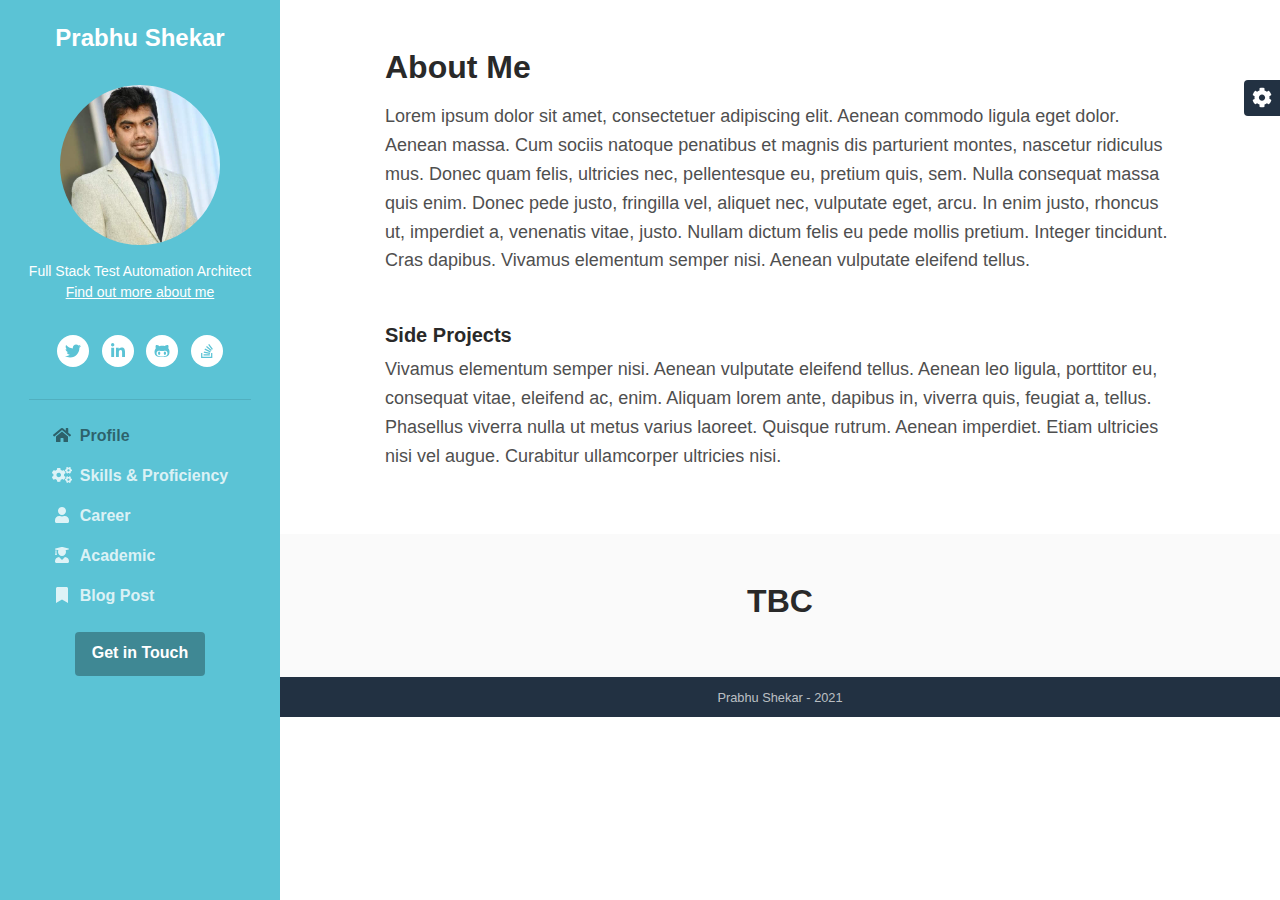
==== about.html @ 50d764a7 "initial commit" ====
<!DOCTYPE html>
<html lang="en"> 
<head>
    <title>Bootstrap 4 Blog Template For Developers</title>
    
    <!-- Meta -->
    <meta charset="utf-8">
    <meta http-equiv="X-UA-Compatible" content="IE=edge">
    <meta name="viewport" content="width=device-width, initial-scale=1.0">
    <meta name="description" content="Blog Template">
    <meta name="author" content="Xiaoying Riley at 3rd Wave Media">    
    <link rel="shortcut icon" href="favicon.ico"> 
    
    <!-- FontAwesome JS-->
	<script defer src="assets/fontawesome/js/all.min.js"></script>
    
    <!-- Theme CSS -->  
    <link id="theme-style" rel="stylesheet" href="assets/css/theme-2.css">
    

</head> 

<body>
    
    <header class="header text-center">	    
	    <h1 class="blog-name pt-lg-4 mb-0"><a href="index.html">Prabhu Shekar</a></h1>
        
	    <nav class="navbar navbar-expand-lg navbar-dark" >
           
			<button class="navbar-toggler" type="button" data-toggle="collapse" data-target="#navigation" aria-controls="navigation" aria-expanded="false" aria-label="Toggle navigation">
			<span class="navbar-toggler-icon"></span>
			</button>

			<div id="navigation" class="collapse navbar-collapse flex-column" >
				<div class="profile-section pt-3 pt-lg-0">
				    <img class="profile-image mb-3 rounded-circle mx-auto" src="assets/images/profile.JPG" alt="image" >			
					
					<div class="bio mb-3">Full Stack Test Automation Architect<br><a href="about.html">Find out more about me</a></div><!--//bio-->
					<ul class="social-list list-inline py-3 mx-auto">
			            <li class="list-inline-item"><a href="https://twitter.com/prabhus06"><i class="fab fa-twitter fa-fw"></i></a></li>
			            <li class="list-inline-item"><a href="https://www.linkedin.com/in/prabhu06/"><i class="fab fa-linkedin-in fa-fw"></i></a></li>
			            <li class="list-inline-item"><a href="https://github.com/prabhus06"><i class="fab fa-github-alt fa-fw"></i></a></li>
			            <li class="list-inline-item"><a href="https://stackoverflow.com/users/10574473/prabhu"><i class="fab fa-stack-overflow fa-fw"></i></a></li>
			        </ul><!--//social-list-->
			        <hr> 
				</div><!--//profile-section-->
				
				<ul class="navbar-nav flex-column text-left">
					<li class="nav-item active">
					    <a class="nav-link" href="index.html"><i class="fas fa-home fa-fw mr-2"></i>Profile <span class="sr-only">(current)</span></a>
					</li>
					<li class="nav-item">
					    <a class="nav-link" href="#skills-section"><i class="fas fa-cogs fa-fw mr-2"></i>Skills &amp; Proficiency</a>
					</li>
					<li class="nav-item">
					    <a class="nav-link" href="#career"><i class="fas fa-user fa-fw mr-2"></i>Career</a>
					</li>
					<li class="nav-item">
					    <a class="nav-link" href="#academic"><i class="fas fa-user-graduate fa-fw mr-2"></i>Academic</a>
					</li>
					<li class="nav-item">
					    <a class="nav-link" href="blog-post.html"><i class="fas fa-bookmark fa-fw mr-2"></i>Blog Post</a>
					</li>
					
				</ul>
				
				<div class="my-2 my-md-3">
				    <a class="btn btn-primary" href="mailto:prabhu.shekar06@gmail.com" target="_blank">Get in Touch</a>
				</div>
			</div>
		</nav>
    </header>
    
    <div class="main-wrapper">
	    	    
	    <article class="about-section py-5">
		    <div class="container">
			    <h2 class="title mb-3">About Me</h2>
			    
			    <p>Lorem ipsum dolor sit amet, consectetuer adipiscing elit. Aenean commodo ligula eget dolor. Aenean massa. Cum sociis natoque penatibus et magnis dis parturient montes, nascetur ridiculus mus. Donec quam felis, ultricies nec, pellentesque eu, pretium quis, sem. Nulla consequat massa quis enim. Donec pede justo, fringilla vel, aliquet nec, vulputate eget, arcu. In enim justo, rhoncus ut, imperdiet a, venenatis vitae, justo. Nullam dictum felis eu pede mollis pretium. Integer tincidunt. Cras dapibus. Vivamus elementum semper nisi. Aenean vulputate eleifend tellus. </p>
			    <h5 class="mt-5">Side Projects</h5>
			    <p>Vivamus elementum semper nisi. Aenean vulputate eleifend tellus. Aenean leo ligula, porttitor eu, consequat vitae, eleifend ac, enim. Aliquam lorem ante, dapibus in, viverra quis, feugiat a, tellus. Phasellus viverra nulla ut metus varius laoreet. Quisque rutrum. Aenean imperdiet. Etiam ultricies nisi vel augue. Curabitur ullamcorper ultricies nisi.</p>
			</div>
	    </article><!--//about-section-->
	    
	    <section class="cta-section theme-bg-light py-5">
		    <div class="container text-center">
			    <h2 class="heading">TBC</h2>
			    
		    </div><!--//container-->
	    </section>
	    
	    <footer class="footer text-center py-2 theme-bg-dark">
		   
	        <!--/* This template is free as long as you keep the footer attribution link. If you'd like to use the template without the attribution link, you can buy the commercial license via our website: themes.3rdwavemedia.com Thank you for your support. :) */-->
            <small class="copyright">Prabhu Shekar - 2021</small>
		   
	    </footer>
    
    </div><!--//main-wrapper-->
    

    <!-- *****CONFIGURE STYLE (REMOVE ON YOUR PRODUCTION SITE)****** -->  
    <div id="config-panel" class="config-panel d-none d-lg-block">
        <div class="panel-inner">
            <a id="config-trigger" class="config-trigger config-panel-hide text-center" href="#"><i class="fas fa-cog fa-spin mx-auto" data-fa-transform="down-6" ></i></a>
            <h5 class="panel-title">Choose Colour</h5>
            <ul id="color-options" class="list-inline mb-0">
                <li class="theme-1 active list-inline-item"><a data-style="assets/css/theme-1.css" href="#"></a></li>
                <li class="theme-2  list-inline-item"><a data-style="assets/css/theme-2.css" href="#"></a></li>
                <li class="theme-3  list-inline-item"><a data-style="assets/css/theme-3.css" href="#"></a></li>
                <li class="theme-4  list-inline-item"><a data-style="assets/css/theme-4.css" href="#"></a></li>
                <li class="theme-5  list-inline-item"><a data-style="assets/css/theme-5.css" href="#"></a></li>
                <li class="theme-6  list-inline-item"><a data-style="assets/css/theme-6.css" href="#"></a></li>
                <li class="theme-7  list-inline-item"><a data-style="assets/css/theme-7.css" href="#"></a></li>
                <li class="theme-8  list-inline-item"><a data-style="assets/css/theme-8.css" href="#"></a></li>
            </ul>
            <a id="config-close" class="close" href="#"><i class="fa fa-times-circle"></i></a>
        </div><!--//panel-inner-->
    </div><!--//configure-panel-->

    
       
    <!-- Javascript -->          
    <script src="assets/plugins/jquery-3.3.1.min.js"></script>
    <script src="assets/plugins/popper.min.js"></script> 
    <script src="assets/plugins/bootstrap/js/bootstrap.min.js"></script> 
    

</body>
</html>
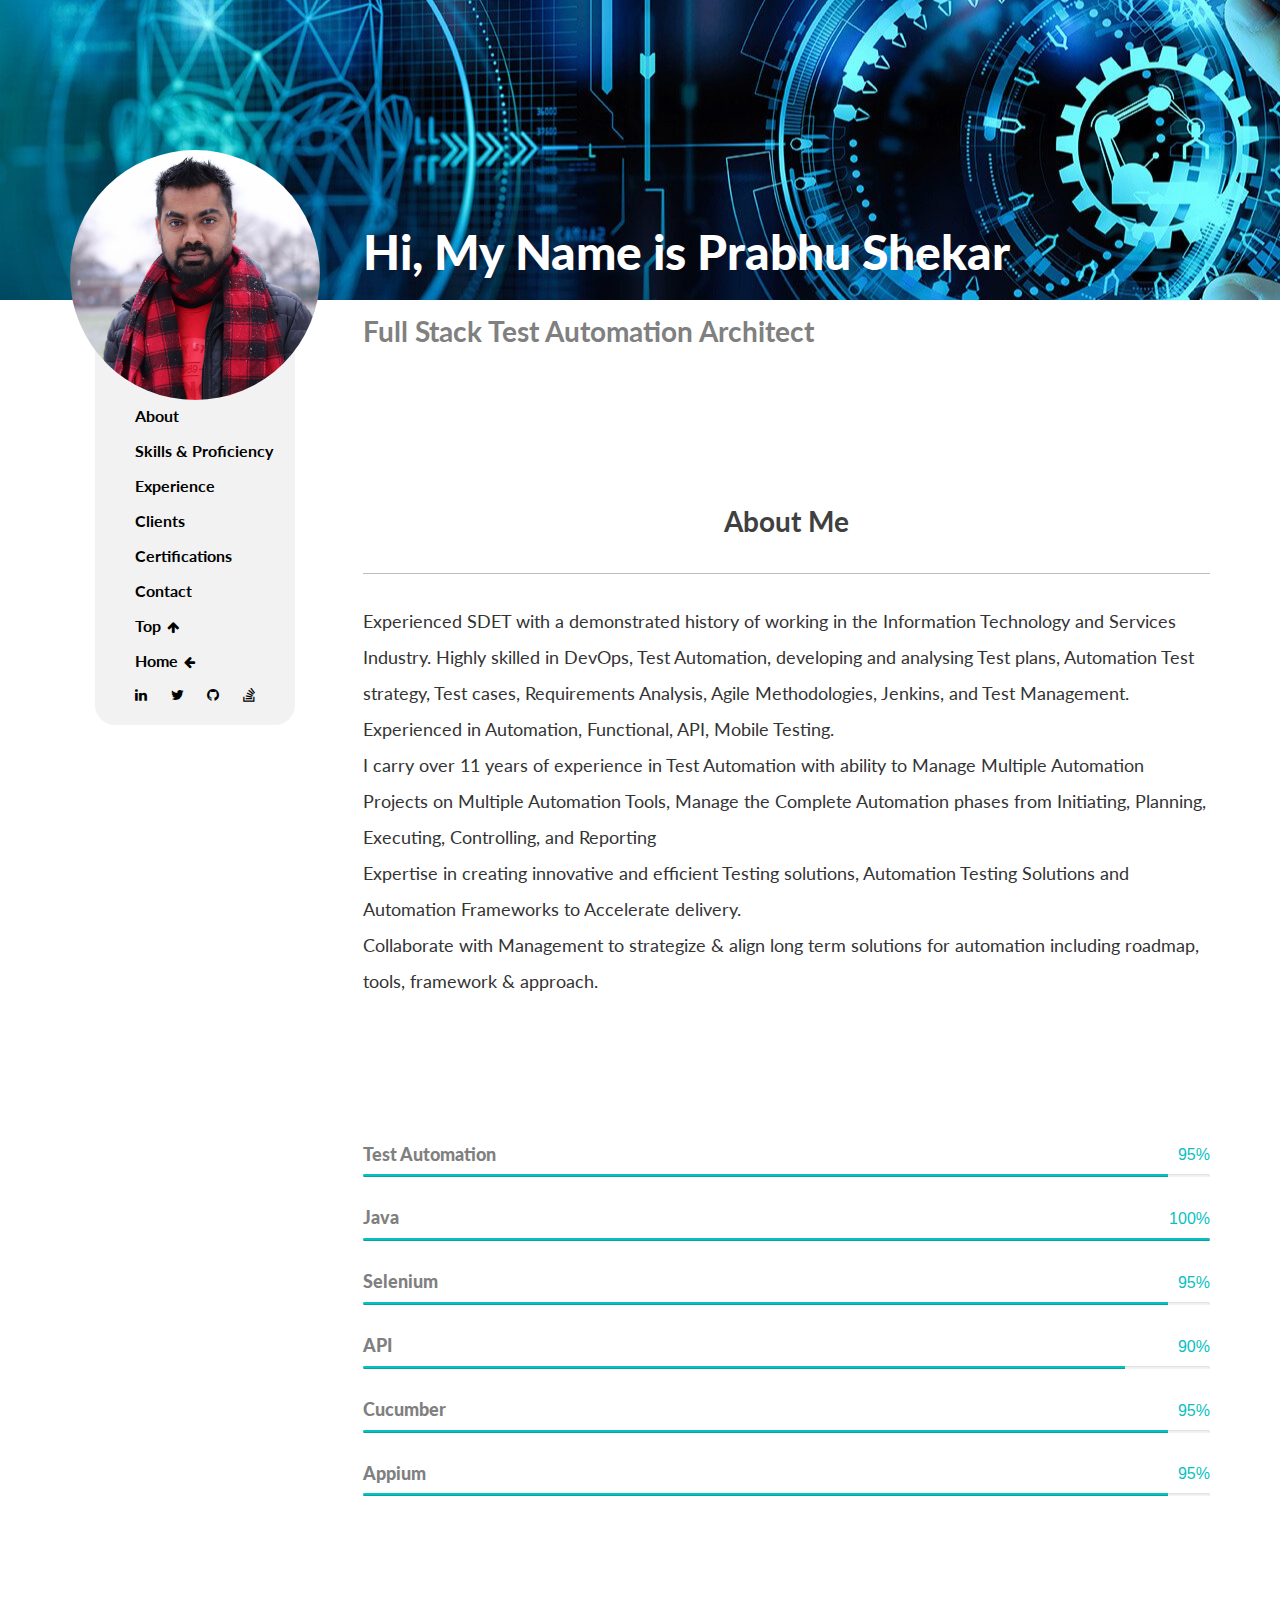
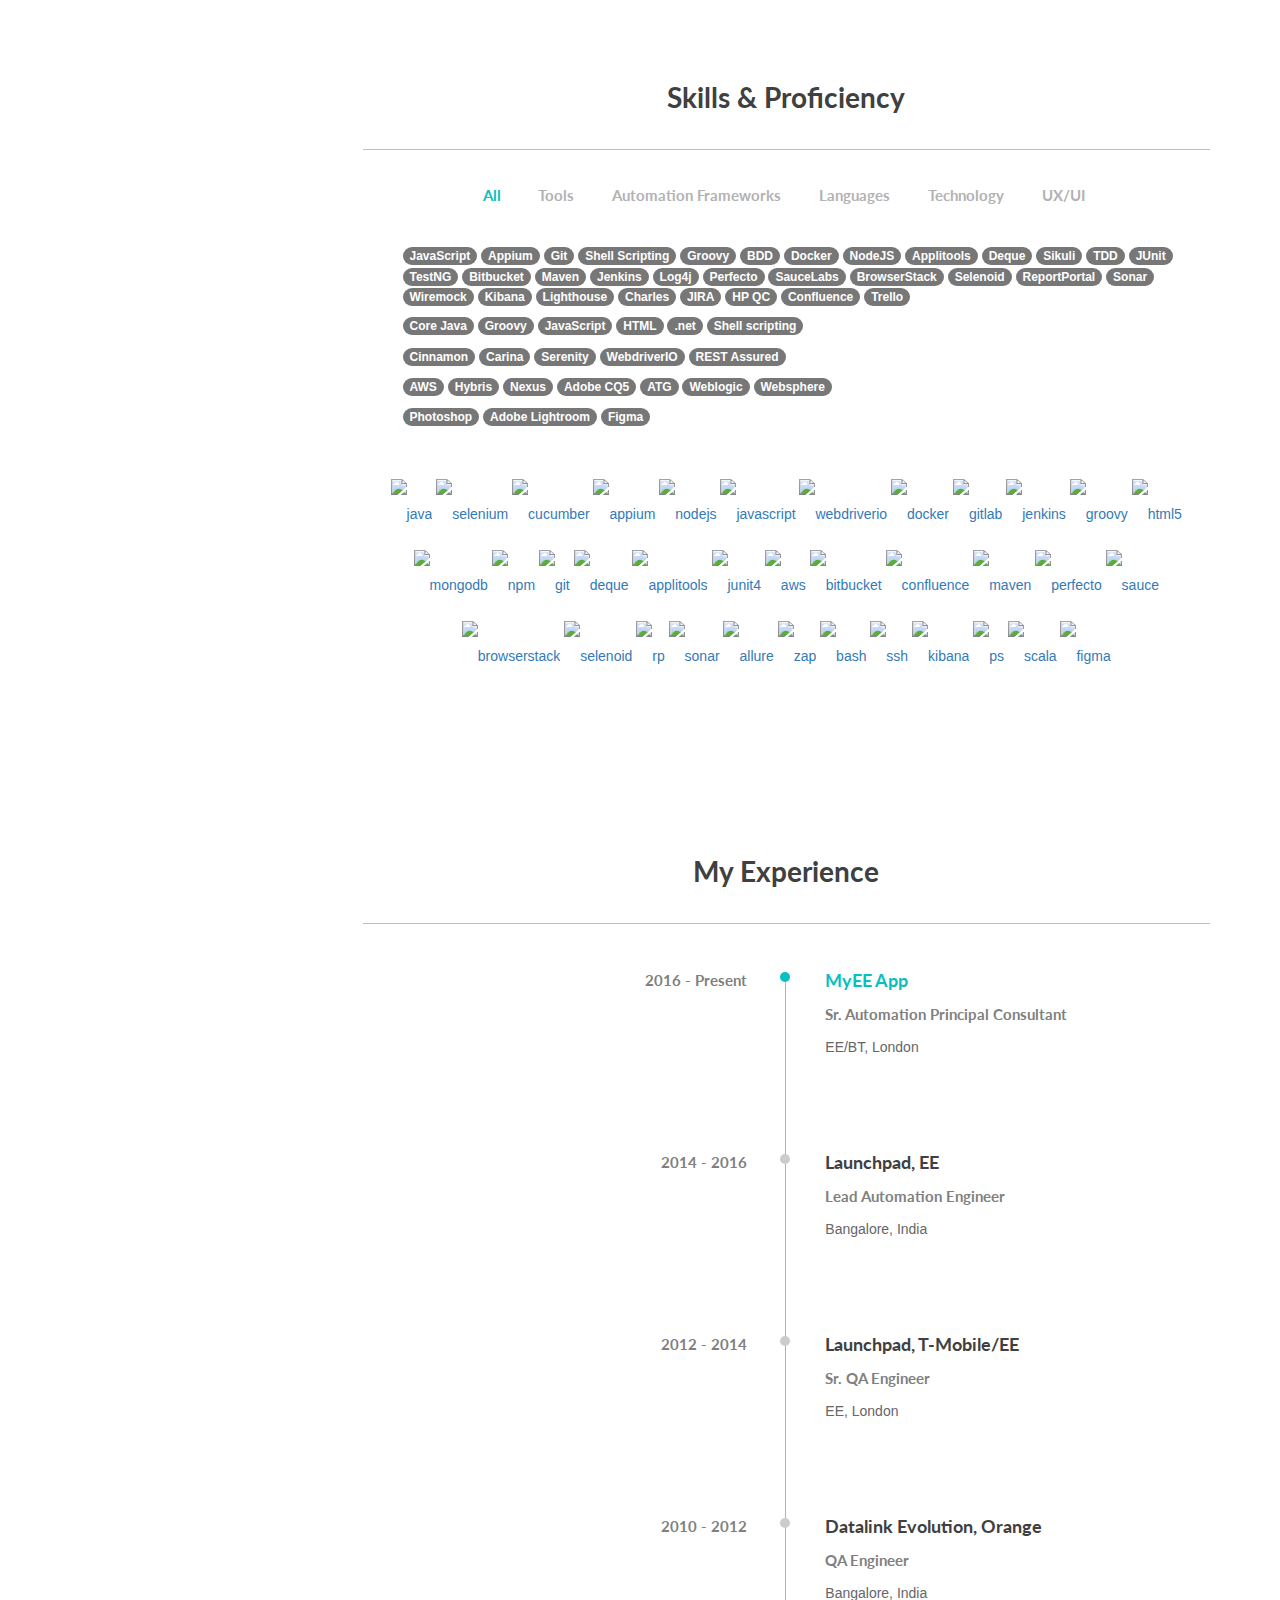
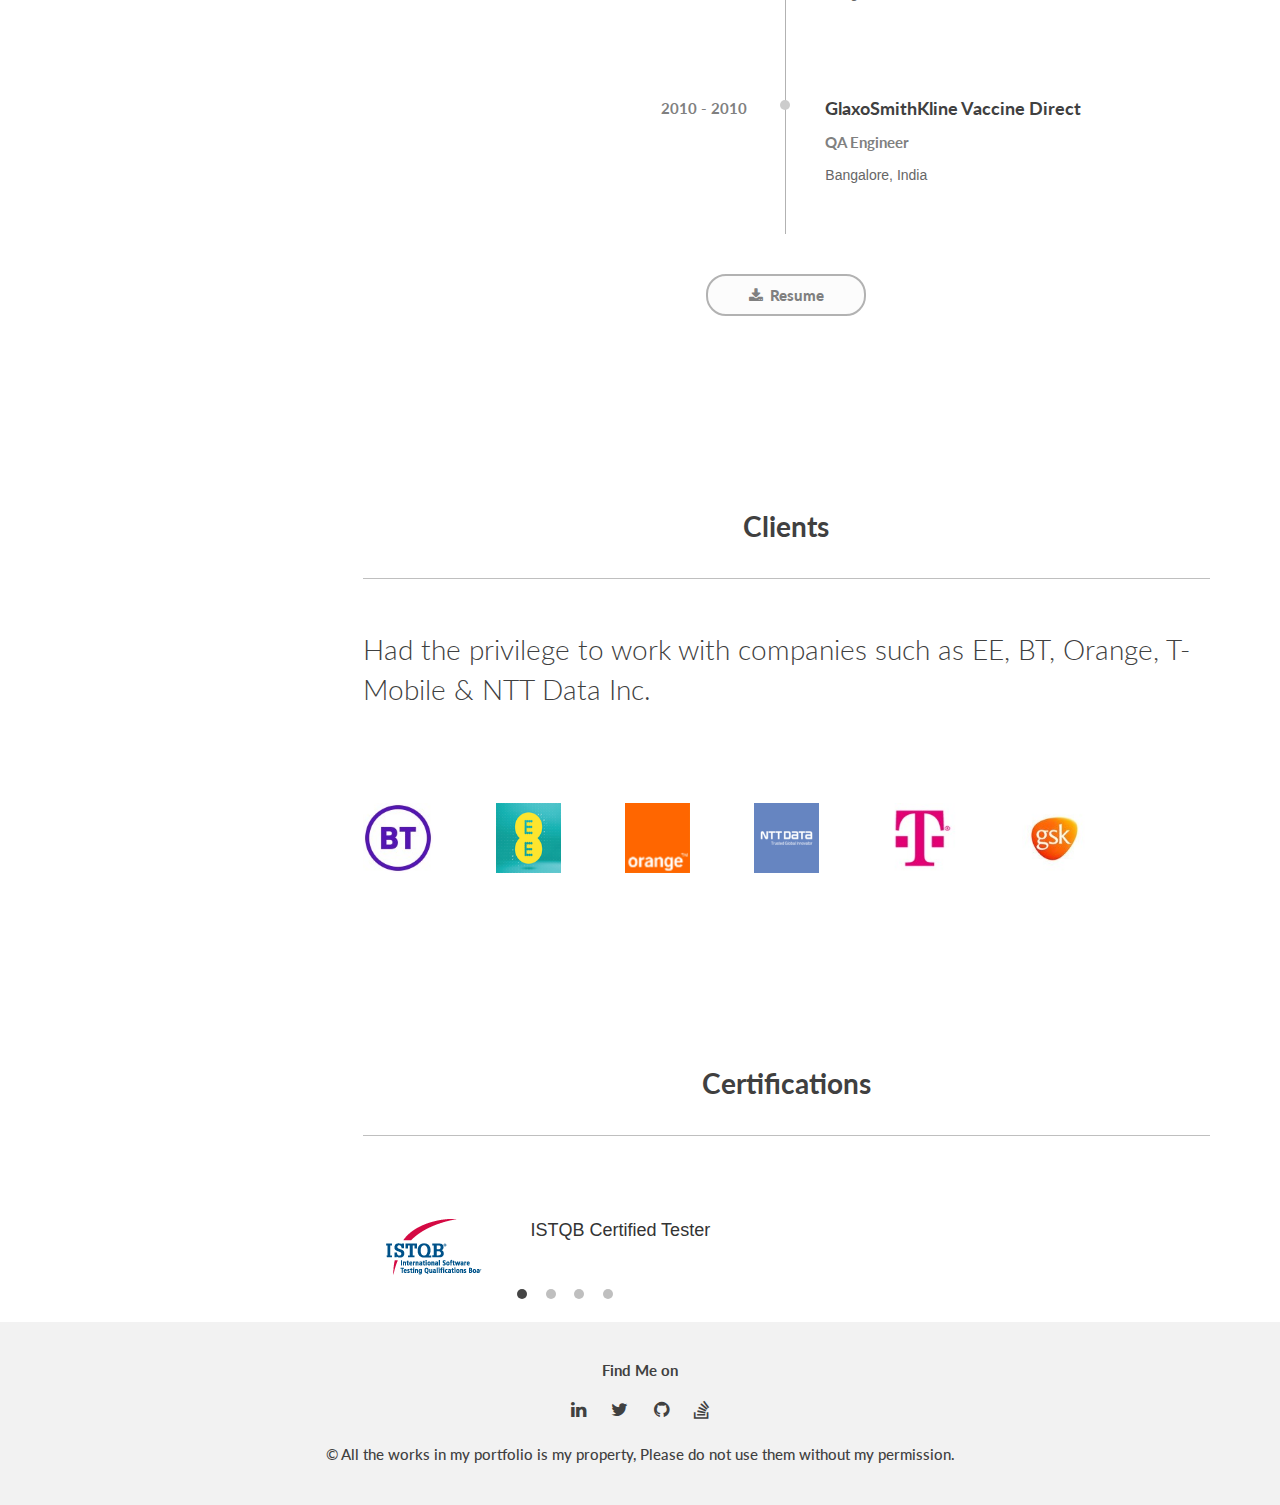
==== commit afa9bf75: "added home page" ====
--- a/about.html
+++ b/about.html
@@ -1,132 +1,1017 @@
 <!DOCTYPE html>
-<html lang="en"> 
+<!--[if lt IE 7 ]><html class="ie ie6" lang="en"> <![endif]-->
+<!--[if IE 7 ]><html class="ie ie7" lang="en"> <![endif]-->
+<!--[if IE 8 ]><html class="ie ie8" lang="en"> <![endif]-->
+<!--[if (gte IE 9)|!(IE)]><!-->
+<html lang="en">
+<!--<![endif]-->
+
 <head>
-    <title>Bootstrap 4 Blog Template For Developers</title>
+
+<!-- Basic Page Needs
+  ================================================== -->
+<meta charset="utf-8">
+<title>Prabhu Shekar</title>
+<meta name="description" content="">
+<meta name="author" content="PrabhuS">
+
+<meta name="viewport" content="width=device-width, initial-scale=1, maximum-scale=1">
+
+<!-- CSS
+  ================================================== -->
+
+<link rel="stylesheet" href="stylesheets/animate.css">
+<link rel="stylesheet" href="stylesheets/layout.css">
+<link rel="stylesheet" href="stylesheets/responsive.css">
+<link rel="stylesheet" href="bootstrap/css/bootstrap.min.css">
+<link rel="stylesheet" href="bootstrap/css/bootstrap.css">
+
+<link rel="stylesheet" type="text/css" href="image_gallery/css/jquery.fancybox.css">
+<link rel="stylesheet" href="image_gallery/css/styles.css">
+<link rel="stylesheet" href="https://cdn.jsdelivr.net/gh/devicons/devicon@v2.11.0/devicon.min.css">
     
-    <!-- Meta -->
-    <meta charset="utf-8">
-    <meta http-equiv="X-UA-Compatible" content="IE=edge">
-    <meta name="viewport" content="width=device-width, initial-scale=1.0">
-    <meta name="description" content="Blog Template">
-    <meta name="author" content="Xiaoying Riley at 3rd Wave Media">    
-    <link rel="shortcut icon" href="favicon.ico"> 
+<link href="https://maxcdn.bootstrapcdn.com/font-awesome/4.4.0/css/font-awesome.min.css" rel="stylesheet">
+
+ <!-- jQuery (necessary for Bootstrap's JavaScript plugins) -->
+    <script src="https://ajax.googleapis.com/ajax/libs/jquery/1.12.4/jquery.min.js"></script>
+    <!-- Include all compiled plugins (below), or include individual files as needed -->
+    <script src="bootstrap/js/bootstrap.min.js"></script>
+
+ 
+
+<!--[if IE 7]>
+        <link rel="stylesheet" type="text/css" href="stylesheets/ie7.css">
+<![endif]-->
+<!--[if lt IE 9]>
+		<script src="http://html5shim.googlecode.com/svn/trunk/html5.js"></script>
+	<![endif]-->
+
+<!-- Favicons
+	================================================== -->
+<link rel="shortcut icon" href="img/favicon.png">
+
+
+
+</head>
+<body>
+
+<!-- Primary Page Layout
+	================================================== --> 
+     <!-- Start  Mobile & Tab Header-->
+    <div class="rzm_mobile_header col-sm-12 col-xs-12 hidden-lg hidden-md">
+        <div class="mob_nav  navbar navbar-inverse navbar-fixed-top" id="slide-nav">
+        	
+        	<div class="navbar-header">
+				 <a class="navbar-toggle"></a>
+             </div>
+
+             <div id="slidemenu" class="navbar-default navbar-inverse">
+                    <ul class="nav navbar-nav primary">
+               
+                    <li><a href="#home">About </a></li>
+                    <li><a href="#portfolio">Skills & Proficiency</a></li>
+                    <li><a href="#experience">Experience</a></li>
+                    <li><a href="#client">Clients</a></li>
+                    <li><a href="#testimonial">Certifications</a></li>
+                    <li><a class="contact-form" href="#contact">Contact</a></li>
+                    
+                  </ul>
+             </div>
+        </div>
+    </div>
+  
+    <!-- End  Mobile & Tab Header-->
+   <!-- Start outside-header -->
+<div class="rzm_outside-header" id="home">
+ 
+  
+</div>
+<!-- End outside-header -->
+<!-- Start Outside Main -->
+
+<div class="outside-main" id="page-content">
+  
+  <!-- Start Main Container -->
+  <div class="container">
+    <div class="row">
+        <div class="col-md-3 col-sm-12 rzm_profile_nav">
+            <div class="sticky">
+           <div class="logo">
+            <a href="index.html"><img src="img/profile_photo.jpg" alt="profile_photo" class="img-responsive img-circle"></a>
+           </div>
+             <!-- Start primary navigation -->
+          <div class="rzm_main_menu hidden-sm hidden-xs">
+              <ul class="primary">
+           
+                <li class="first"><a href="#home">About </a></li>
+                <li><a href="#portfolio">Skills & Proficiency</a></li>
+                <li><a href="#experience">Experience</a></li>
+                <li><a href="#client">Clients</a></li>
+                <li><a href="#testimonial">Certifications</a></li>
+                <li><a class="contact-form" href="#contact">Contact</a></li>
+                <li><a href="#home" class="go_to_top">Top <i class="fa fa-arrow-up" aria-hidden="true"></i></a></li>
+                <li><a href="index.html" class="go_to_top">Home <i class="fa fa-arrow-left" aria-hidden="true"></i></a></li>
+              </ul>
+              
+              <div class="social_nav">
+                <a href="https://www.linkedin.com/in/prabhu06/"><i class="fa fa-linkedin" aria-hidden="true"></i></a>
+                <a href=""><i class="fa fa-twitter" aria-hidden="true"></i></a>
+                <a href="https://github.com/prabhus06"><i class="fa fa-github" aria-hidden="true"></i></a>
+                <a href="https://stackoverflow.com/users/10574473/prabhu"><i class="fa fa-stack-overflow" aria-hidden="true"></i></a>
+              </div>
+          </div>
+          <!-- End Primary navigation -->
+        </div>
     
-    <!-- FontAwesome JS-->
-	<script defer src="assets/fontawesome/js/all.min.js"></script>
+    </div>
     
-    <!-- Theme CSS -->  
-    <link id="theme-style" rel="stylesheet" href="assets/css/theme-2.css">
+    <div class="clearfix"></div>
+    <!-- Start Profile Section -->
+    <section class="col-md-9 col-sm-12 col-xs-12 col-md-offset-3 first profile rez_about">
+      <div class="rez_top_title">
+      		<h1>Hi, My Name is Prabhu Shekar</h1>
+            <p>Full Stack Test Automation Architect</p>
+      </div>
+      <h1 class="title">About Me</h1>
+     
+      <!-- Start About section -->
+      <div class="col-md-12 col-sm-12 col-xs-12  omega  about">
+        <p class="about_info">Experienced SDET with a demonstrated history of working in the Information Technology and Services Industry. Highly skilled in DevOps, Test Automation, developing and analysing Test plans, Automation Test strategy, Test cases, Requirements Analysis, Agile Methodologies, Jenkins, and Test Management. Experienced in Automation, Functional, API, Mobile Testing.
+            <br>I carry over 11 years of experience in Test Automation with ability to Manage Multiple Automation Projects on Multiple Automation Tools, Manage the Complete Automation phases from Initiating, Planning, Executing, Controlling, and Reporting    
+            <br>Expertise in creating innovative and efficient Testing solutions, Automation Testing Solutions and Automation Frameworks to Accelerate delivery.        
+            <br>Collaborate with Management to strategize & align long term solutions for automation including roadmap, tools, framework & approach.<br><br>
+
+        <div class="rzm_progress_bar">
+            <h4>Test Automation</h4>
+            <small class="pull-right rzm_perchantage">95%</small>
+            <div class="progress">
+                  <div class="progress-bar" role="progressbar" aria-valuenow="95" aria-valuemin="0" aria-valuemax="95" style="width: 10%;">
+                    <span class="sr-only">95% Complete</span>
+                  </div>
+            </div>
+        </div><!--Progress Item One-->
     
-
-</head> 
-
-<body>
+        <div class="rzm_progress_bar">
+            <h4>Java</h4>
+            <small class="pull-right rzm_perchantage">100%</small>
+            <div class="progress">
+                  <div class="progress-bar" role="progressbar" aria-valuenow="90" aria-valuemin="0" aria-valuemax="100" style="width:5%;">
+                    <span class="sr-only">100% Complete</span>
+                  </div>
+            </div>
+        </div><!--Progress Item Two-->
     
-    <header class="header text-center">	    
-	    <h1 class="blog-name pt-lg-4 mb-0"><a href="index.html">Prabhu Shekar</a></h1>
-        
-	    <nav class="navbar navbar-expand-lg navbar-dark" >
-           
-			<button class="navbar-toggler" type="button" data-toggle="collapse" data-target="#navigation" aria-controls="navigation" aria-expanded="false" aria-label="Toggle navigation">
-			<span class="navbar-toggler-icon"></span>
-			</button>
-
-			<div id="navigation" class="collapse navbar-collapse flex-column" >
-				<div class="profile-section pt-3 pt-lg-0">
-				    <img class="profile-image mb-3 rounded-circle mx-auto" src="assets/images/profile.JPG" alt="image" >			
-					
-					<div class="bio mb-3">Full Stack Test Automation Architect<br><a href="about.html">Find out more about me</a></div><!--//bio-->
-					<ul class="social-list list-inline py-3 mx-auto">
-			            <li class="list-inline-item"><a href="https://twitter.com/prabhus06"><i class="fab fa-twitter fa-fw"></i></a></li>
-			            <li class="list-inline-item"><a href="https://www.linkedin.com/in/prabhu06/"><i class="fab fa-linkedin-in fa-fw"></i></a></li>
-			            <li class="list-inline-item"><a href="https://github.com/prabhus06"><i class="fab fa-github-alt fa-fw"></i></a></li>
-			            <li class="list-inline-item"><a href="https://stackoverflow.com/users/10574473/prabhu"><i class="fab fa-stack-overflow fa-fw"></i></a></li>
-			        </ul><!--//social-list-->
-			        <hr> 
-				</div><!--//profile-section-->
-				
-				<ul class="navbar-nav flex-column text-left">
-					<li class="nav-item active">
-					    <a class="nav-link" href="index.html"><i class="fas fa-home fa-fw mr-2"></i>Profile <span class="sr-only">(current)</span></a>
-					</li>
-					<li class="nav-item">
-					    <a class="nav-link" href="#skills-section"><i class="fas fa-cogs fa-fw mr-2"></i>Skills &amp; Proficiency</a>
-					</li>
-					<li class="nav-item">
-					    <a class="nav-link" href="#career"><i class="fas fa-user fa-fw mr-2"></i>Career</a>
-					</li>
-					<li class="nav-item">
-					    <a class="nav-link" href="#academic"><i class="fas fa-user-graduate fa-fw mr-2"></i>Academic</a>
-					</li>
-					<li class="nav-item">
-					    <a class="nav-link" href="blog-post.html"><i class="fas fa-bookmark fa-fw mr-2"></i>Blog Post</a>
-					</li>
-					
-				</ul>
-				
-				<div class="my-2 my-md-3">
-				    <a class="btn btn-primary" href="mailto:prabhu.shekar06@gmail.com" target="_blank">Get in Touch</a>
-				</div>
-			</div>
-		</nav>
-    </header>
+        <div class="rzm_progress_bar">
+            <h4>Selenium</h4>
+            <small class="pull-right rzm_perchantage">95%</small>
+            <div class="progress">
+                  <div class="progress-bar" role="progressbar" aria-valuenow="95" aria-valuemin="0" aria-valuemax="95" style="width: 10%;">
+                    <span class="sr-only">95% Complete</span>
+                  </div>
+            </div>
+        </div><!--Progress Item three-->
     
-    <div class="main-wrapper">
-	    	    
-	    <article class="about-section py-5">
-		    <div class="container">
-			    <h2 class="title mb-3">About Me</h2>
-			    
-			    <p>Lorem ipsum dolor sit amet, consectetuer adipiscing elit. Aenean commodo ligula eget dolor. Aenean massa. Cum sociis natoque penatibus et magnis dis parturient montes, nascetur ridiculus mus. Donec quam felis, ultricies nec, pellentesque eu, pretium quis, sem. Nulla consequat massa quis enim. Donec pede justo, fringilla vel, aliquet nec, vulputate eget, arcu. In enim justo, rhoncus ut, imperdiet a, venenatis vitae, justo. Nullam dictum felis eu pede mollis pretium. Integer tincidunt. Cras dapibus. Vivamus elementum semper nisi. Aenean vulputate eleifend tellus. </p>
-			    <h5 class="mt-5">Side Projects</h5>
-			    <p>Vivamus elementum semper nisi. Aenean vulputate eleifend tellus. Aenean leo ligula, porttitor eu, consequat vitae, eleifend ac, enim. Aliquam lorem ante, dapibus in, viverra quis, feugiat a, tellus. Phasellus viverra nulla ut metus varius laoreet. Quisque rutrum. Aenean imperdiet. Etiam ultricies nisi vel augue. Curabitur ullamcorper ultricies nisi.</p>
-			</div>
-	    </article><!--//about-section-->
-	    
-	    <section class="cta-section theme-bg-light py-5">
-		    <div class="container text-center">
-			    <h2 class="heading">TBC</h2>
-			    
-		    </div><!--//container-->
-	    </section>
-	    
-	    <footer class="footer text-center py-2 theme-bg-dark">
-		   
-	        <!--/* This template is free as long as you keep the footer attribution link. If you'd like to use the template without the attribution link, you can buy the commercial license via our website: themes.3rdwavemedia.com Thank you for your support. :) */-->
-            <small class="copyright">Prabhu Shekar - 2021</small>
-		   
-	    </footer>
+        <div class="rzm_progress_bar">
+            <h4>API</h4>
+            <small class="pull-right rzm_perchantage">90%</small>
+            <div class="progress">
+                  <div class="progress-bar" role="progressbar" aria-valuenow="90" aria-valuemin="0" aria-valuemax="90" style="width: 5%;">
+                    <span class="sr-only">90% Complete</span>
+                  </div>
+            </div>
+        </div><!--Progress Item four-->
     
-    </div><!--//main-wrapper-->
+        <div class="rzm_progress_bar">
+            <h4>Cucumber</h4>
+            <small class="pull-right rzm_perchantage">95%</small>
+            <div class="progress">
+                  <div class="progress-bar" role="progressbar" aria-valuenow="95" aria-valuemin="0" aria-valuemax="95" style="width: 10%;">
+                    <span class="sr-only">95% Complete</span>
+                  </div>
+            </div>
+            
+       </div><!--Progress Item five-->
+
+       <div class="rzm_progress_bar">
+        <h4>Appium</h4>
+        <small class="pull-right rzm_perchantage">95%</small>
+        <div class="progress">
+              <div class="progress-bar" role="progressbar" aria-valuenow="95" aria-valuemin="0" aria-valuemax="95" style="width: 10%;">
+                <span class="sr-only">95% Complete</span>
+              </div>
+        </div>
+        
+   </div><!--Progress Item six-->
+      </div>
+      
+      <!-- End About -->
+      
+      <div class="clear">
+      </div>
+      
+    </section>
+    <!-- End About section -->
+   
     
-
-    <!-- *****CONFIGURE STYLE (REMOVE ON YOUR PRODUCTION SITE)****** -->  
-    <div id="config-panel" class="config-panel d-none d-lg-block">
-        <div class="panel-inner">
-            <a id="config-trigger" class="config-trigger config-panel-hide text-center" href="#"><i class="fas fa-cog fa-spin mx-auto" data-fa-transform="down-6" ></i></a>
-            <h5 class="panel-title">Choose Colour</h5>
-            <ul id="color-options" class="list-inline mb-0">
-                <li class="theme-1 active list-inline-item"><a data-style="assets/css/theme-1.css" href="#"></a></li>
-                <li class="theme-2  list-inline-item"><a data-style="assets/css/theme-2.css" href="#"></a></li>
-                <li class="theme-3  list-inline-item"><a data-style="assets/css/theme-3.css" href="#"></a></li>
-                <li class="theme-4  list-inline-item"><a data-style="assets/css/theme-4.css" href="#"></a></li>
-                <li class="theme-5  list-inline-item"><a data-style="assets/css/theme-5.css" href="#"></a></li>
-                <li class="theme-6  list-inline-item"><a data-style="assets/css/theme-6.css" href="#"></a></li>
-                <li class="theme-7  list-inline-item"><a data-style="assets/css/theme-7.css" href="#"></a></li>
-                <li class="theme-8  list-inline-item"><a data-style="assets/css/theme-8.css" href="#"></a></li>
-            </ul>
-            <a id="config-close" class="close" href="#"><i class="fa fa-times-circle"></i></a>
-        </div><!--//panel-inner-->
-    </div><!--//configure-panel-->
-
+    <!-- Start Portfolio section -->
+    <section class="col-md-9 col-sm-12 col-xs-12 col-md-offset-3 rzm_portfolio" id="portfolio">
+      <h1 class="title">Skills & Proficiency</h1>
+      <section class="filter-section">
+                <div class="row">
+                    <div class="col-sm-12 col-xs-12">
+                   
+                        <div class="filter-container isotopeFilters3">
+                            <ul class="list-inline filter">
+                                <li class="active"><a href="#" data-filter="*">All </a></li>
+                                <li><a href="#" data-filter=".tools">Tools</a></li>
+                                <li><a href="#" data-filter=".frameworks">Automation Frameworks</a></li>
+                                <li><a href="#" data-filter=".languages">Languages</a></li>
+                                <li><a href="#" data-filter=".technology">Technology</a></li>
+                                <li><a href="#" data-filter=".art">UX/UI</a></li>
+                            </ul>
+                        </div>
+                        
+                    </div>
+                </div>
+            
+        </section>
+        <section class="portfolio-section port-col">
+                <div class="row">
+                    <div class="isotopeContainer3">
+                    
+                    <div class="col-sm-12 isotopeSelector tools">
+                        <article class="">
+                            <ul>
+                                <p class="list-inline-item"><span class="badge badge-light">JavaScript</span> 
+                                <span class="badge badge-light">Appium</span> 
+                                <span class="badge badge-light">Git</span>
+                                <span class="badge badge-light">Shell Scripting</span>
+                                <span class="badge badge-light">Groovy</span>
+                                <span class="badge badge-light">BDD</span>
+                                <span class="badge badge-light">Docker</span>
+                                <span class="badge badge-light">NodeJS</span>
+                                <span class="badge badge-light">Applitools</span>
+                                <span class="badge badge-light">Deque</span>
+                                <span class="badge badge-light">Sikuli</span>
+                                <span class="badge badge-light">TDD</span>
+                                <span class="badge badge-light">JUnit</span>
+                                <span class="badge badge-light">TestNG</span>
+                                <span class="badge badge-light">Bitbucket</span>
+                                <span class="badge badge-light">Maven</span>
+                                <span class="badge badge-light">Jenkins</span>
+                                <span class="badge badge-light">Log4j</span>
+                                <span class="badge badge-light">Perfecto</span>
+                                <span class="badge badge-light">SauceLabs</span>
+                                <span class="badge badge-light">BrowserStack</span>
+                                <span class="badge badge-light">Selenoid</span>
+                                <span class="badge badge-light">ReportPortal</span>
+                                <span class="badge badge-light">Sonar</span>
+                                <span class="badge badge-light">Wiremock</span>
+                                <span class="badge badge-light">Kibana</span>
+                                <span class="badge badge-light">Lighthouse</span>
+                                <span class="badge badge-light">Charles</span>
+                                <span class="badge badge-light">JIRA</span>
+								<span class="badge badge-light">HP QC</span>
+								<span class="badge badge-light">Confluence</span>
+								<span class="badge badge-light">Trello</span>
+                            </p>
+                            </ul>
+                        </article>
+                    </div>
+                    
+                    <div class="col-sm-12 isotopeSelector languages">
+                        <article class="">
+
+                            <ul>
+                                <span class="badge badge-light">Core Java</span>
+                                <span class="badge badge-light">Groovy</span>
+                                <span class="badge badge-light">JavaScript</span>
+                                <span class="badge badge-light">HTML</span>
+                                <span class="badge badge-light">.net</span>
+                                <span class="badge badge-light">Shell scripting</span>
+                            </ul>
+                            
+                        </article>
+                    </div>
+                    
+                    <div class="col-sm-12 isotopeSelector frameworks">
+                        <article class="">
+                            <ul>
+                                <span class="badge badge-light">Cinnamon</span>
+                                <span class="badge badge-light">Carina</span>
+                                <span class="badge badge-light">Serenity</span>
+                                <span class="badge badge-light">WebdriverIO</span>
+                                <span class="badge badge-light">REST Assured</span>
+                            </ul>
+                        </article>
+                    </div>
+                    
+                    <div class="col-sm-12 isotopeSelector technology">
+                        <article class="">
+                            <ul>
+                                <span class="badge badge-light">AWS</span>
+                                <span class="badge badge-light">Hybris</span>
+                                <span class="badge badge-light">Nexus</span>
+                                <span class="badge badge-light">Adobe CQ5</span>
+                                <span class="badge badge-light">ATG</span>
+                                <span class="badge badge-light">Weblogic</span>
+                                <span class="badge badge-light">Websphere</span>
+                            </ul>
+                        </article>
+                    </div>
+
+                    <div class="col-sm-12 isotopeSelector art">
+                        <article class="">
+
+                            <ul>
+                                <span class="badge badge-light">Photoshop</span>
+                                <span class="badge badge-light">Adobe Lightroom</span>
+                                <span class="badge badge-light">Figma</span>
+                            </ul>
+                            
+                        </article>
+                    </div>
+
+                    </div>
+                </div>
+        </section>
+    </section>
+        <section class="col-md-9 col-sm-12 col-xs-12 col-md-offset-3 rzm_experience" id="experience">
+          <br><br>
+        <div class="icons" ng-app="App" ng-controller="IconsCtrl">
+            <p align="center">
+
+                <a href="https://www.java.com/en/" target="_blank">
+                  <img
+                    src="https://raw.githubusercontent.com/devicons/devicon/master/icons/java/java-original-wordmark.svg"
+                    alt="java"
+                    width="40"
+                    height="40"
+                  />
+                </a>
+              
+                <a href="https://www.selenium.dev/" target="_blank">
+                  <img
+                    src="https://raw.githubusercontent.com/SeleniumHQ/selenium/trunk/common/images/selenium_logo_large.png"
+                    alt="selenium"
+                    width="40"
+                    height="40"
+                  />
+                </a>
+                
+                <a href="https://cucumber.io/" target="_blank">
+                  <img
+                    src="https://raw.githubusercontent.com/devicons/devicon/master/icons/cucumber/cucumber-plain.svg"
+                    alt="cucumber"
+                    width="40"
+                    height="40"
+                  />
+                </a>
+
+                <a href="http://appium.io" target="_blank">
+                  <img
+                    src="https://avatars.githubusercontent.com/u/3221291?s=200&v=4"
+                    alt="appium"
+                    width="40"
+                    height="40"
+                  />
+                </a>
+                
+                <a href="https://nodejs.org" target="_blank">
+                  <img
+                    src="https://raw.githubusercontent.com/devicons/devicon/master/icons/nodejs/nodejs-original.svg"
+                    alt="nodejs"
+                    width="40"
+                    height="40"
+                  />
+                </a>
+              
+                <a href="https://developer.mozilla.org/en-US/docs/Web/JavaScript" target="_blank">
+                  <img
+                    src="https://raw.githubusercontent.com/devicons/devicon/master/icons/javascript/javascript-original.svg"
+                    alt="javascript"
+                    width="40"
+                    height="40"
+                  />
+                </a>
+              
+                <a href="https://webdriver.io/" target="_blank">
+                  <img
+                    src="https://raw.githubusercontent.com/webdriverio/webdriverio/master/website/static/img/webdriverio.png"
+                    alt="webdriverio"
+                    width="40"
+                    height="40"
+                  />
+                </a>
+              
+                <a href="https://www.docker.com/" target="_blank">
+                  <img
+                    src="https://raw.githubusercontent.com/devicons/devicon/master/icons/docker/docker-original-wordmark.svg"
+                    alt="docker"
+                    width="40"
+                    height="40"
+                  />
+                </a>
+                
+                <a href="https://about.gitlab.com/" target="_blank">
+                  <img
+                    src="https://raw.githubusercontent.com/devicons/devicon/master/icons/gitlab/gitlab-original-wordmark.svg"
+                    alt="gitlab"
+                    width="40"
+                    height="40"
+                  />
+                </a>
+              
+                <a href="https://www.jenkins.io" target="_blank">
+                  <img
+                    src="https://www.vectorlogo.zone/logos/jenkins/jenkins-icon.svg"
+                    alt="jenkins"
+                    width="40"
+                    height="40"
+                  />
+                </a>
+                
+              <a href="https://groovy-lang.org/" target="_blank">
+                  <img
+                    src="https://raw.githubusercontent.com/devicons/devicon/master/icons/groovy/groovy-original.svg"
+                    alt="groovy"
+                    width="40"
+                    height="40"
+                  />
+                </a>
+              
+                <a href="https://developer.mozilla.org/en-US/docs/Web/Guide/HTML/HTML5" target="_blank">
+                  <img
+                    src="https://raw.githubusercontent.com/devicons/devicon/master/icons/html5/html5-original.svg"
+                    alt="html5"
+                    width="40"
+                    height="40"
+                  />
+                </a>
+              
+                <a href="https://www.mongodb.com/" target="_blank">
+                  <img
+                    src="https://raw.githubusercontent.com/devicons/devicon/master/icons/mongodb/mongodb-original-wordmark.svg"
+                    alt="mongodb"
+                    width="40"
+                    height="40"
+                  />
+                </a>
+              
+                <a href="https://www.npmjs.com/" target="_blank">
+                  <img
+                    src="https://raw.githubusercontent.com/devicons/devicon/master/icons/npm/npm-original-wordmark.svg"
+                    alt="npm"
+                    width="40"
+                    height="40"
+                  />
+                </a>
+
+                <a href="https://github.com/" target="_blank">
+                    <img
+                      src="https://raw.githubusercontent.com/devicons/devicon/master/icons/github/github-original.svg"
+                      alt="git"
+                      width="40"
+                      height="40"
+                    />
+                  </a>
+
+                  <a href="https://deque.com" target="_blank">
+                    <img
+                      src="https://avatars.githubusercontent.com/u/4094299?s=200&v=4%22"
+                      alt="deque"
+                      width="40"
+                      height="40"
+                    />
+                  </a>
+                  <a href="">
+                    <img
+                      src="https://avatars.githubusercontent.com/u/8025560?s=200&v=4"
+                      alt="applitools"
+                      width="40"
+                      height="40"
+                    />
+                  </a>
+
+                  <a href="">
+                    <img
+                      src="https://junit.org/junit4/images/junit-logo.png"
+                      alt="junit4"
+                      width="80"
+                      height="33"
+                    />
+                  </a>
+
+                  <a href="">
+                    <img
+                      src="https://raw.githubusercontent.com/devicons/devicon/master/icons/amazonwebservices/amazonwebservices-original-wordmark.svg"
+                      alt="aws"
+                      width="50"
+                      height="50"
+                    />
+                  </a>
+                
+                  <a href="">
+                    <img
+                      src="https://raw.githubusercontent.com/devicons/devicon/master/icons/bitbucket/bitbucket-original.svg"
+                      alt="bitbucket"
+                      width="40"
+                      height="40"
+                    />
+                  </a>
+
+                  <a href="">
+                    <img
+                      src="https://raw.githubusercontent.com/devicons/devicon/master/icons/confluence/confluence-original.svg"
+                      alt="confluence"
+                      width="40"
+                      height="40"
+                    />
+                  </a>
+
+                  <a href="">
+                    <img
+                      src="https://avatars.githubusercontent.com/u/47359?s=200&v=4"
+                      alt="maven"
+                      width="40"
+                      height="40"
+                    />
+                  </a>
+                  
+                  <a href="">
+                    <img
+                      src="https://avatars.githubusercontent.com/u/17961151?s=200&v=4"
+                      alt="perfecto"
+                      width="40"
+                      height="40"
+                    />
+                  </a>
+
+                  <a href="">
+                    <img
+                      src="https://avatars.githubusercontent.com/u/88837?s=200&v=4"
+                      alt="sauce"
+                      width="40"
+                      height="40"
+                    />
+                  </a>
+
+                  <a href="">
+                    <img
+                      src="https://avatars.githubusercontent.com/u/1119453?s=200&v=4"
+                      alt="browserstack"
+                      width="40"
+                      height="40"
+                    />
+                  </a>
+
+                  <a href="">
+                    <img
+                      src="https://avatars.githubusercontent.com/u/26328913?s=200&v=4"
+                      alt="selenoid"
+                      width="40"
+                      height="40"
+                    />
+                  </a>
+
+                  <a href="">
+                    <img
+                      src="https://avatars.githubusercontent.com/u/17636279?s=200&v=4"
+                      alt="rp"
+                      width="40"
+                      height="40"
+                    />
+                  </a>
+
+                  <a href="">
+                    <img
+                      src="https://avatars.githubusercontent.com/u/545988?s=200&v=4"
+                      alt="sonar"
+                      width="40"
+                      height="40"
+                    />
+                  </a>
+
+                  <a href="">
+                    <img
+                      src="https://avatars.githubusercontent.com/u/5879127?s=200&v=4"
+                      alt="allure"
+                      width="40"
+                      height="40"
+                    />
+                  </a>
+
+                  <a href="https://www.zaproxy.org/">
+                    <img
+                      src="https://avatars.githubusercontent.com/u/6716868?s=200&v=4"
+                      alt="zap"
+                      width="40"
+                      height="40"
+                    />
+                  </a>
+
+                  <a href="">
+                    <img
+                      src="https://raw.githubusercontent.com/devicons/devicon/master/icons/bash/bash-original.svg"
+                      alt="bash"
+                      width="40"
+                      height="40"
+                    />
+                  </a>
+
+                  <a href="">
+                    <img
+                      src="https://raw.githubusercontent.com/devicons/devicon/master/icons/ssh/ssh-original.svg"
+                      alt="ssh"
+                      width="40"
+                      height="40"
+                    />
+                  </a>
+
+                  <a href="">
+                    <img
+                      src="https://avatars.githubusercontent.com/u/6764390?s=200&v=4"
+                      alt="kibana"
+                      width="40"
+                      height="40"
+                    />
+                  </a>
+
+                  <a href="">
+                    <img
+                    src="https://raw.githubusercontent.com/devicons/devicon/master/icons/photoshop/photoshop-line.svg"
+                    alt="ps"
+                      width="40"
+                      height="40"
+                    />
+                  </a>
+
+                  <a href="">
+                    <img
+                      src="https://raw.githubusercontent.com/devicons/devicon/master/icons/scala/scala-original.svg"
+                      alt="scala"
+                      width="40"
+                      height="40"
+                    />
+                  </a>
+
+                  <a href="">
+                    <img
+                      src="https://raw.githubusercontent.com/devicons/devicon/master/icons/figma/figma-original.svg"
+                      alt="figma"
+                      width="40"
+                      height="40"
+                    />
+                  </a>
+
+              </p>
+        </div>
+	</section>
+ <!-- End Profile Section--> 
+   <!-- Start Experience section -->
+    <section class="col-md-9 col-sm-12 col-xs-12 col-md-offset-3 rzm_experience" id="experience">
+      <h1 class="title">My Experience</h1>
+      <div id="rzm_timeline">
+            
+        <div class="row rzm_timeline-movement">
+        
+            <div class="rzm_timeline-badge active_box">    
+            </div>
+
+            <div class="col-sm-6 col-xs-12 rzm_timeline-item">
+                <div class="row">
+                    <div class="col-sm-11 col-xs-12">
+                        <div class="rzm_timeline-panel credits">
+                            <ul class="rzm_timeline-panel-ul">
+                                <li>2016 - Present </li>
+                            </ul>
+                        </div>
+        
+                    </div>
+                </div>
+            </div>
+        
+            <div class="col-sm-6 col-xs-12  rzm_timeline-item">
+                <div class="row">
+                    <div class="col-sm-offset-1 col-sm-11 col-xs-10">
+                        <div class="rzm_timeline-panel debits">
+                            <ul class="rzm_timeline-panel-ul active">
+                                <li><span class="rzm_importo">MyEE App</span></li>
+                                <li><span class="rzm_causale">Sr. Automation Principal Consultant </span> </li>
+                                <li><span class="">EE/BT, London</span> </li>
+                            </ul>
+                        </div>
+        
+                    </div>
+                </div>
+            </div>
+        </div>
+        
+        <!--due -->
+        
+        <div class="row rzm_timeline-movement">
+        
+            <div class="rzm_timeline-badge ">    
+            </div>
+        
+            <div class="col-sm-6 col-xs-12 rzm_timeline-item">
+                <div class="row">
+                    <div class="col-sm-11 col-xs-12">
+                        <div class="rzm_timeline-panel credits">
+                            <ul class="rzm_timeline-panel-ul">
+                                <li>2014 - 2016 </li>
+                            </ul>
+                        </div>
+        
+                    </div>
+                </div>
+            </div>
+        
+            <div class="col-sm-6  col-xs-12 rzm_timeline-item">
+                <div class="row">
+                    <div class="col-sm-offset-1 col-sm-11 col-xs-12">
+                        <div class="rzm_timeline-panel debits">
+                            <ul class="rzm_timeline-panel-ul">
+                                <li><span class="importo">Launchpad, EE</span></li>
+                                <li><span class="rzm_causale">Lead Automation Engineer </span> </li>
+                                <li><span class="">Bangalore, India</span> </li>
+                            </ul>
+                        </div>
+        
+                    </div>
+                </div>
+            </div>
+        </div>
+<!--Expeeience Item two-->
+<div class="row rzm_timeline-movement">
+        
+            <div class="rzm_timeline-badge">    
+            </div>
+        
+        
+            <div class="col-sm-6 col-xs-12 rzm_timeline-item">
+                <div class="row">
+                    <div class="col-sm-11 col-xs-12">
+                        <div class="rzm_timeline-panel credits">
+                            <ul class="rzm_timeline-panel-ul">
+                                <li>2012 - 2014 </li>
+                            </ul>
+                        </div>
+        
+                    </div>
+                </div>
+            </div>
+        
+            <div class="col-sm-6  col-xs-12 rzm_timeline-item">
+                <div class="row">
+                    <div class="col-sm-offset-1 col-sm-11 col-xs-12">
+                        <div class="rzm_timeline-panel debits">
+                            <ul class="rzm_timeline-panel-ul">
+                                <li><span class="importo">Launchpad, T-Mobile/EE</span></li>
+                                <li><span class="rzm_causale">Sr. QA Engineer </span> </li>
+                                <li><span class="">EE, London</span> </li>
+                            </ul>
+                        </div>
+        
+                    </div>
+                </div>
+            </div>
+            
+  </div>
+<!--expereince Item three-->
+<div class="row rzm_timeline-movement">
+        
+            <div class="rzm_timeline-badge">    
+            </div>
+        
+        
+            <div class="col-sm-6  rzm_timeline-item">
+                <div class="row">
+                    <div class="col-sm-11 col-xs-12">
+                        <div class="rzm_timeline-panel credits">
+                            <ul class="rzm_timeline-panel-ul">
+                                <li>2010 - 2012 </li>
+                            </ul>
+                        </div>
+        
+                    </div>
+                </div>
+            </div>
+        
+            <div class="col-sm-6  rzm_timeline-item">
+                <div class="row">
+                    <div class="col-sm-offset-1 col-sm-11 col-xs-12">
+                        <div class="rzm_timeline-panel debits">
+                            <ul class="rzm_timeline-panel-ul">
+                                <li><span class="importo">Datalink Evolution, Orange</span></li>
+                                <li><span class="rzm_causale">QA Engineer </span> </li>
+                                <li><span class="">Bangalore, India</span> </li>
+                            </ul>
+                        </div>
+        
+                    </div>
+                </div>
+            </div>
+            
+        </div>
+<!--expereince Item four-->
+<div class="row rzm_timeline-movement">
+        
+            <div class="rzm_timeline-badge">    
+            </div>
+        
+        
+            <div class="col-sm-6  rzm_timeline-item">
+                <div class="row">
+                    <div class="col-sm-11 col-xs-12">
+                        <div class="rzm_timeline-panel credits">
+                            <ul class="rzm_timeline-panel-ul">
+                                <li>2010 - 2010 </li>
+                            </ul>
+                        </div>
+        
+                    </div>
+                </div>
+            </div>
+        
+            <div class="col-sm-6  rzm_timeline-item">
+                <div class="row">
+                    <div class="col-sm-offset-1 col-sm-11 col-xs-12">
+                        <div class="rzm_timeline-panel debits">
+                            <ul class="rzm_timeline-panel-ul">
+                                <li><span class="importo">GlaxoSmithKline Vaccine Direct</span></li>
+                                <li><span class="rzm_causale">QA Engineer</span> </li>
+                                <li><span class="">Bangalore, India</span> </li>
+                            </ul>
+                        </div>
+        
+                    </div>
+                </div>
+            </div>
+            
+        </div>
+<!--expereince Item Five-->
     
-       
-    <!-- Javascript -->          
-    <script src="assets/plugins/jquery-3.3.1.min.js"></script>
-    <script src="assets/plugins/popper.min.js"></script> 
-    <script src="assets/plugins/bootstrap/js/bootstrap.min.js"></script> 
-    
-
+        </div>
+		<div class="rzm_button">
+        	<a href="" class="btn btn-sm btn-default"><i class="fa fa-download" aria-hidden="true"></i>Resume</a>
+        </div>
+    </section>
+   <!-- End Experience section -->
+   
+   <!-- Start Client section -->
+    <section class="col-md-9 col-sm-12 col-xs-12 col-md-offset-3 rzm_client" id="client">
+    	<h1 class="title">Clients</h1>
+        <p>Had the privilege to work with companies such as EE, BT, Orange, T-Mobile & NTT Data Inc.</p>
+        <small></small>
+        <div class="rzm_client_img">
+        	<img src="img/bt.png" alt="" width="100" height="70" class="no_padding_left">
+            <img src="img/ee.png" alt="" width="125" height="70">
+            <img src="img/orange.png" alt="" width="125" height="70">
+            <img src="img/ntt.png" alt="" width="125" height="70">
+            <img src="img/tmobile.png" alt="" width="135" height="70">    
+            <img src="img/gsk.jpeg" alt="" width="95" height="70" class="no_padding_right">        
+        </div>
+    </section>
+   <!-- End Client section -->
+   <!-- Start Testimonial section -->
+    <section class="col-md-9 col-sm-12 col-xs-12 col-md-offset-3 rzm_Testimonial" id="testimonial">
+    	<h1 class="title">Certifications</h1>
+        <div class="rzm_testimonial_content">
+              <div id="carousel" class="carousel slide" data-ride="carousel"> <!-- Indicators -->
+                <ol class="carousel-indicators">
+                  <li data-target="#carousel" data-slide-to="0" class="active"></li>
+                  <li data-target="#carousel" data-slide-to="1"></li>
+                  <li data-target="#carousel" data-slide-to="2"></li>
+                  <li data-target="#carousel" data-slide-to="3"></li>
+                </ol>
+                <!-- Wrapper for slides -->
+                <div class="carousel-inner">
+                  <div class="item active">
+                    <div class="row">
+                      <div class="col-xs-12">
+                        <div class="thumbnail adjust1">
+                          <div class="col-md-2 col-sm-2 col-xs-12"> <img class="media-object img-rounded img-responsive img-circle" src="img/istqb.png" alt=""> </div>
+                          <div class="col-md-10 col-sm-10 col-xs-12">
+                            <div class="caption">
+                              <h4>ISTQB Certified Tester</h4>
+                              <blockquote class="adjust2">
+                                <p></p>
+                                <small></small> </blockquote>
+                            </div>
+                          </div>
+                        </div>
+                      </div>
+                    </div>
+                  </div>
+                  <div class="item">
+                    <div class="row">
+                      <div class="col-xs-12">
+                        <div class="thumbnail adjust1">
+                          <div class="col-md-2 col-sm-2 col-xs-12"> <img class="media-object img-rounded img-responsive img-circle" src="img/tosca.png" alt=""> </div>
+                          <div class="col-md-10 col-sm-10 col-xs-12">
+                            <div class="caption">
+                              <h4>Tricentis Automation Specialist Level 1 for Tricentis Tosca 10.0</h4>
+                              <blockquote class="adjust2">
+                                <p></p>
+                                <small></small> 
+                              </blockquote>
+                            </div>
+                          </div>
+                        </div>
+                      </div>
+                    </div>
+                  </div>
+                  <div class="item">
+                    <div class="row">
+                      <div class="col-xs-12">
+                        <div class="thumbnail adjust1">
+                          <div class="col-md-2 col-sm-2 col-xs-12"> <img class="media-object img-rounded img-responsive img-circle" src="img/tosca.png" alt=""> </div>
+                          <div class="col-md-10 col-sm-10 col-xs-12">
+                            <div class="caption">
+                              <h4>Tricentis Automation Specialist Level 2 for Tricentis Tosca 10.0</h4>
+                              <blockquote class="adjust2">
+                                <p></p>
+                                <small></small> 
+						    </blockquote>
+                            </div>
+                          </div>
+                        </div>
+                      </div>
+                    </div>
+                  </div>
+                  <div class="item">
+                    <div class="row">
+                      <div class="col-xs-12">
+                        <div class="thumbnail adjust1">
+                          <div class="col-md-2 col-sm-2 col-xs-12"> <img class="media-object img-rounded img-responsive img-circle" src="img/ibm.jpeg" alt=""> </div>
+                          <div class="col-md-10 col-sm-10 col-xs-12">
+                            <div class="caption">
+                              <h4>IBM - Enterprise Design Thinking Practitioner</h4>
+                              <blockquote class="adjust2">
+                                <p></p>
+                                <small></small> 
+						    </blockquote>
+                            </div>
+                          </div>
+                        </div>
+                      </div>
+                    </div>
+                  </div>
+                </div>
+                
+                
+                
+                
+                 </div>
+            </div>
+
+    </section>
+   <!-- End Testimonial section -->
+   
+  
+ </div>
+ </div><!-- End Main Container-->
+ </div> <!-- End Outside Main-->
+ 
+  <!-- Start footer section -->
+   		<section class="col-md-12 col-sm-12 col-xs-12 rzm_footer container-fluid">
+        	<div class="container">
+                <h4>Find Me on</h4>
+                <div class="rez_footer_social">
+                
+                       <a href="https://www.linkedin.com/in/prabhu06/"><i class="fa fa-linkedin" aria-hidden="true"></i></a>
+                        <a href=""><i class="fa fa-twitter" aria-hidden="true"></i></a>
+                        <a href="https://github.com/prabhus06"><i class="fa fa-github" aria-hidden="true"></i></a>
+                        <a href="https://stackoverflow.com/users/10574473/prabhu"><i class="fa fa-stack-overflow" aria-hidden="true"></i></a>                   
+                </div>
+                <p>© All the works in my portfolio is my property, Please do not use them without my permission.</p>
+            </div>
+        </section>
+   <!-- End footer section -->
+<!-- JS
+	================================================== --> 
+
+<script src="javascripts/jquery.tipsy.js"></script> 
+
+<script src="javascripts/jquery.scrollTo-min.js" ></script> 
+<script src="javascripts/jquery.localscroll-min.js" ></script> 
+<script  src="javascripts/jquery.easing.1.3.js"></script> 
+<script src="javascripts/script.js"></script> 
+
+<!--contact form script starts-->
+<script src="contact.js"></script> 
+<script src="javascripts/jquery.validate.js" type="text/javascript"></script>
+
+<script src="image_gallery/js/isotope.min.js"></script>
+<script src="image_gallery/js/jquery.fancybox.pack.js"></script>
+<script src="image_gallery/js/main.js"></script>
+
+
+
+<!-- End Document
+================================================== -->
 </body>
-</html> 
-
+
+
+</html>--- a/stylesheets/layout.css
+++ b/stylesheets/layout.css
@@ -0,0 +1,612 @@
+/*  
+Theme Name: Rezyme - Free Onepage CV/Resume Template 
+Description:  Responsive Resume is a clean resume template, which comes in 5 different colors, and can be use for any kind of bussines domain that you working.Display your professional skills,   		 			 education, portfolio,employment education in a new solid way, on every device, from phone, tablet, to desktop. 
+Version: 1.0
+Author: Themeplanet
+Author URI: http://themepla.net
+*/
+
+/* #Site Styles
+================================================== 
+1.0 General Typorgraphy
+2.0 Common Preset
+3.0 Header
+4.0 Profile
+5.0 Experience Timeline
+6.0 Clients Area
+7.0 Testimonial Area
+8.0 Contact Area
+9.0 Footer Area
+================================================== */
+/*========================================
+ 	==== 1.0 General Typorgraphy ====  
+========================================*/
+@import 'https://fonts.googleapis.com/css?family=Lato:300,400,700,900';
+
+body {
+	background:#fff;
+	font-family: 'Lato', sans-serif;
+	line-height:1.6em;
+	overflow-x:hidden;
+	color:#404040;
+}
+* {
+	-moz-box-sizing: border-box;
+	-webkit-box-sizing:border-box;
+	box-sizing:border-box;
+}
+
+/*===== Lists =====*/
+ul, ol { margin-bottom:0px; }
+ul li { margin-bottom:15px; }
+/*===== End Lists =====*/
+
+a { color:#00bbcc; }
+a:focus, a:hover, a.active {color:#00bbcc;  }
+section{
+}
+::-webkit-input-placeholder { /* Chrome/Opera/Safari */
+  font-size:18px !important;
+  font-family: 'Lato', sans-serif !important;
+}
+::-moz-placeholder { /* Firefox 19+ */
+  font-size:18px !important;
+  font-family: 'Lato', sans-serif !important;
+}
+:-ms-input-placeholder { /* IE 10+ */
+  font-size:18px !important;
+  font-family: 'Lato', sans-serif !important;
+}
+:-moz-placeholder { /* Firefox 18- */
+  font-size:18px !important;
+  font-family: 'Lato', sans-serif !important;
+}
+::placeholder{
+	font-size:18px !important;
+	font-family: 'Lato', sans-serif !important;
+}
+
+
+
+/*========================================
+ 	==== End General Typorgraphy ====  
+========================================*/
+/*========================================
+ 	==== 2.0 Common Preset ====  
+========================================*/
+.no_padding_left{
+	padding-left:0px !important;
+}
+.no_padding_right{
+	padding-right:0px !important;
+}
+.rzm_button a{
+	max-width:160px;
+	margin:40px auto;
+	display:block;
+	border-radius:20px;
+	color:#808080 !important;
+	border-color:#b2b2b2 !important;
+	font-family: 'Lato', sans-serif; font-weight:900;
+	font-size:15px;
+	padding: 8px 10px;
+	border-width:2px !important;
+	background:#fcfcfc;
+	
+}
+.rzm_button a:hover{
+	color:#fff !important;
+	background:#0abfbf;
+	border-color:#0abfbf !important;
+}
+.rzm_button i{
+	padding-right:7px;
+}
+.form-control:focus {
+  border-color: #00b3ab;
+  outline: 0;
+  -webkit-box-shadow: inset 0 1px 1px rgba(0,0,0,.075), 0 0 1px rgba(0, 179, 171, 1) !important;
+          box-shadow: inset 0 1px 1px rgba(0,0,0,.075), 0 0 1px rgba(0, 179, 171, 1) !important;
+}
+/*========================================
+ 	==== End Common Preset ====  
+========================================*/
+/*========================================
+ 	==== 3.0 Header ====  
+========================================*/
+.img-circle {
+   -moz-border-radius: 50% !important;
+   -webkit-border-radius: 50%;
+	 border-radius: 50%;
+}
+.rzm_outside-header {
+	width:100%;
+	background:url(../img/header_bacground.jpg) no-repeat center center;
+	min-height:300px;
+}
+.rzm_profile_nav{
+}
+/*===== .logo =====*/
+.logo img{
+	margin-top:-150px;
+	max-width: 250px;
+}
+/*===== End .logo =====*/
+
+.sticky{
+ position:fixed;
+ display:block;
+ z-index:1000;
+}
+
+.rzm_main_menu{
+	background:#f2f2f2;
+	margin-top:-80px;
+	max-width:200px;
+	margin-left:25px;
+	padding-top:85px;
+	padding-bottom:20px;
+	border-bottom-left-radius:20px;
+	border-bottom-right-radius:20px;
+}
+.rzm_profile_nav ul{
+ list-style:none;
+ 
+}
+.rzm_profile_nav .primary li {
+ color:#373737;
+ text-align:left;
+ height:20px;
+}
+.rzm_profile_nav .primary li a {
+	font-family: 'Lato', sans-serif;
+ text-decoration:none;
+ color:#000;
+ font-weight:700;
+ font-size:16px;
+}
+.rzm_profile_nav .primary li a:hover{
+ color:#0abfbf;
+}
+.go_to_top i{
+	font-size: 13px;
+    margin-left: 2px;
+}
+.social_nav{
+	text-align:center;
+}
+.social_nav a{
+	padding:10px;
+	color:#000;
+}
+.social_nav a:hover{
+	color:#00bbcc;
+}
+
+
+/*========================================
+ 	==== End Header ====  
+========================================*/
+
+/*========================================
+ 	====4.0 Profile ====  
+========================================*/
+.rez_about{
+	position:relative;
+}
+.rez_top_title h1{
+	color:#ffffff;
+	font-family: 'Lato', sans-serif; font-weight:900;
+	margin-top:-75px;
+	font-size:48px;
+}
+.rez_top_title p{
+	color:#808080;
+	font-size:28px;
+	font-family: 'Lato', sans-serif; font-weight:700;
+	margin-top:32px;
+	}
+h1.title {
+	color:#404040;
+	border-bottom:1px solid #bfbfbf;
+	text-align:center;
+	font-size:28px;
+	font-family: 'Lato', sans-serif; font-weight:700;
+	padding: 135px 0 36px 0;
+}
+.rzm_progress_bar{
+}
+.rzm_progress_bar h4{
+	color:#808080 !important;
+	font-family: 'Lato', sans-serif; font-weight:900;
+	
+}
+.rzm_progress_bar .progress {
+    height: 3px !important;
+	margin-bottom:31px;
+}
+.rzm_progress_bar .progress-bar{
+	background:#0abfbf;
+}
+.rzm_perchantage{
+	margin-top:-30px;
+	font-size:16px;
+	font-weight:400;
+	color:#0ABFBF;
+}
+.progress-bar {
+	-webkit-transition:all 0.8s ease-in-out;
+    -moz-transition:all 0.8s ease-in-out;  
+    -o-transition:all 0.8s ease-in-out;         
+    transition:all 0.8s ease-in-out;  
+}
+
+/*========================================
+ 	====End Profile ====  
+========================================*/
+
+.about{
+	padding-right: 0px !important;
+    padding-left: 0px !important; 
+	
+	}
+.about_info{
+	line-height: 36px;
+    font-size: 18px;
+	font-family: 'Lato', sans-serif; font-weight:400;
+	margin: 19px 0 110px 0;
+}
+.about_info a{
+	color:#00bbcc;
+	text-decoration:none;
+}
+
+
+/*========================================
+ 	====5.0 Experience Timeline ====  
+========================================*/
+
+#rzm_timeline {
+  list-style: none;
+  position: relative;
+  
+}
+#rzm_timeline:before {
+  top: 0;
+  bottom: 0;
+  position: absolute;
+  content: " ";
+  width: 1px;
+  background-color: #b2b2b2;
+  left: 50%;
+  margin-left: -1.5px;
+}
+#rzm_timeline .clearFix {
+  clear: both;
+  height: 0;
+}
+#rzm_timeline .rzm_timeline-badge {
+  color: #fff;
+  width: 10px;
+  height: 10px;
+  font-size: 1.2em;
+  text-align: center;
+  position: absolute;
+  left: 50%;
+  margin-left: -6px;
+  background-color: #cccccc;
+  z-index: 100;
+  border-top-right-radius: 50%;
+  border-top-left-radius: 50%;
+  border-bottom-right-radius: 50%;
+  border-bottom-left-radius: 50%;
+}
+#rzm_timeline .rzm_timeline-badge span.rzm_timeline-balloon-date-day {
+  font-size: 1.4em;
+}
+#rzm_timeline .rzm_timeline-badge span.rzm_timeline-balloon-date-month {
+  font-size: .7em;
+  position: relative;
+  top: -10px;
+}
+#rzm_timeline .rzm_timeline-badge.rzm_timeline-filter-movement {
+  background-color: #ffffff;
+  font-size: 1.7em;
+  height: 35px;
+  margin-left: -18px;
+  width: 35px;
+  top: 40px;
+}
+#rzm_timeline .rzm_timeline-badge.rzm_timeline-filter-movement a span {
+  color: #4997cd;
+  font-size: 1.3em;
+  top: -1px;
+}
+#rzm_timeline .rzm_timeline-badge.rzm_timeline-future-movement {
+  background-color: #ffffff;
+  height: 35px;
+  width: 35px;
+  font-size: 1.7em;
+  top: -16px;
+  margin-left: -18px;
+}
+#rzm_timeline .rzm_timeline-badge.rzm_timeline-future-movement a span {
+  color: #4997cd;
+  font-size: .9em;
+  top: 2px;
+  left: 1px;
+}
+.rzm_timeline-movement{
+	margin-top: 48px;
+}
+#rzm_timeline .rzm_timeline-movement {
+  position: relative;
+}
+#rzm_timeline .rzm_timeline-movement.rzm_timeline-movement-top {
+  height: 60px;
+}
+#rzm_timeline .rzm_timeline-movement .rzm_timeline-item {
+  padding: 0px 0;
+}
+#rzm_timeline .rzm_timeline-movement .rzm_timeline-item .rzm_timeline-panel {
+  color: #666;
+  position: relative;
+  margin-bottom:50px;
+}
+#rzm_timeline .rzm_timeline-movement .rzm_timeline-item .rzm_timeline-panel .rzm_timeline-panel-ul {
+  list-style: none;
+  padding: 0;
+  margin: 0;
+}
+#rzm_timeline .rzm_timeline-movement .rzm_timeline-item .rzm_timeline-panel.credits .rzm_timeline-panel-ul {
+  text-align: right;
+}
+#rzm_timeline .rzm_timeline-movement .rzm_timeline-item .rzm_timeline-panel.credits .rzm_timeline-panel-ul li {
+  color: #808080;
+  font-family: 'Lato', sans-serif; font-weight:700;
+  font-size:15px;
+ 
+}
+.rzm_timeline-panel-ul li{
+	line-height:17px !important;
+}
+#rzm_timeline .rzm_timeline-movement .rzm_timeline-item .rzm_timeline-panel.credits .rzm_timeline-panel-ul li span.importo {
+  color: #468c1f;
+  font-size: 1.3em;
+}
+#rzm_timeline .rzm_timeline-movement .rzm_timeline-item .rzm_timeline-panel.debits .rzm_timeline-panel-ul {
+  text-align: left;
+}
+#rzm_timeline .rzm_timeline-movement .rzm_timeline-item .rzm_timeline-panel.debits .rzm_timeline-panel-ul span.importo {
+     color: #404040;
+    font-family: 'Lato', sans-serif;
+    font-weight: 700;
+    font-size: 18px;
+}
+span.rzm_importo{
+	font-family: 'Lato', sans-serif;
+    font-weight: 700;
+    font-size: 18px;
+}
+span.rzm_importo:hover,.rzm_timeline-panel-ul span.importo:hover{
+	color:#0abfbf !important;
+	cursor:pointer;
+}
+
+.rzm_causale{
+	color: #808080;
+    font-family: 'Lato', sans-serif;
+    font-weight: 700;
+    font-size: 15px;
+}
+.active li .rzm_importo{
+	color:#0abfbf;
+	
+}
+#rzm_timeline .rzm_timeline-badge.active_box{
+	background-color:#0abfbf;
+}
+/*========================================
+ 	====End experience Timeline ====  
+========================================*/
+
+
+/*========================================
+ 	====6.0 Clients Area====  
+========================================*/
+.rzm_client p{
+	font-size:28px;
+	color:#404040;
+	font-family: 'Lato', sans-serif;
+	margin: 50px 0 30px 0;
+	font-weight:300;
+}
+.rzm_client small{
+	font-size:16px;
+	color:#808080;
+	font-family: 'Lato', sans-serif; 
+	font-weight:700;
+}
+.rzm_client_img{
+	margin-top:94px;
+	margin-bottom: 40px;
+}
+.rzm_client_img img{
+	padding:0px 30px;
+}
+
+
+/*========================================
+ 	====End Clients Area ====  
+========================================*/
+
+/*========================================
+ 	====7.0 Testimonial Area ====  
+========================================*/
+.rzm_testimonial_content {
+	margin-top: 62px;
+}
+.carousel-inner > .item{
+	border:none !important;
+}
+.adjust1 {
+	float: left;
+	width: 100%;
+	margin-bottom: 0;
+}
+.adjust2 {
+	margin: 0;
+}
+.rzm_Testimonial .carousel-indicators {
+    bottom: 8px;
+    left: 210px;
+}
+.carousel-indicators li{
+	background-color:#bfbfbf !important;
+	border:none !important;
+	margin: 0px 15px 0px 0px !important;
+}
+.carousel-indicators .active{
+	width:10px !important;
+	height:10px !important;
+	margin-right: 0px 15px 0px 0px !important;
+}
+
+.carousel-indicators .active{
+	background-color:#454545 !important;
+}
+.media-object {
+	margin: auto;
+	margin-top: -4%;
+}
+.caption p{
+	font-family: 'Lato', sans-serif;
+	font-size:16px;
+	font-weight:400;
+	line-height:24px;
+	color:#404040;
+}
+.caption blockquote p{
+	font-size:18px;
+	font-weight:700;
+	text-align:right;
+}
+
+.thumbnail{
+	border:none !important;
+}
+.caption blockquote{
+	float:right;
+	border-left:none;
+	padding: 0px 20px !important;
+}
+.caption blockquote small{
+	font-family: 'Lato', sans-serif;
+	line-height:6px !important;
+	font-size:15px;
+	font-weight:700;
+	color:#808080;
+	text-align:right;
+}
+.caption blockquote small::before {
+    content: '';
+}
+@media screen and (max-width: 768px) {
+.media-object {
+	margin-top: 0;
+}
+}
+.thumbnail .caption{
+	padding: 0 0 0 25px;
+}
+
+/*========================================
+ 	====End Testimonial Area ====  
+========================================*/
+
+/*========================================
+ 	====8.0 Contact Area ====  
+========================================*/
+.rzm_contact{
+	padding-bottom:170px;
+	padding-top:30px;
+}
+.rzm_contact .input-group{
+	float:left !important;
+	padding:10px 15px !important;
+	
+}
+
+.rzm_contact .input-group input{
+	border:1px solid #cccccc !important;
+	background:#f7f7f7 !important;
+	border-radius:5px !important;
+	margin-top:10px;
+	height:50px;
+	padding:0px 0px 0px 20px !important;
+	font-size:18px;
+}
+.rzm_msz_box textarea{
+	min-width:100%;
+	margin-top:10px;
+	-webkit-box-sizing: border-box;
+    -moz-box-sizing: border-box;
+    box-sizing: border-box;
+	display:block;
+	border:1px solid #cccccc !important;
+	background:#f7f7f7 !important;
+	border-radius:5px !important;
+	margin-bottom:30px;
+	height:200px !important;
+	padding-top:20px !important;
+	padding-left:20px !important;
+	font-size:18px;
+}
+.rzm_contact_form{
+	margin-top:40px;
+}
+.rzm_btn_block{
+	padding:20px 0px;
+}
+.main-btn{ background:#00bbcc; border-color:#00bbcc; color:#fff;min-width:160px;min-height:50px;font-family: 'Lato', sans-serif;font-size:18px !important; font-weight:900 !important;}
+.main-btn:hover{ background:#00c2cc;color:#fff !important;}
+/*========================================
+ 	====End Contact Area ====  
+========================================*/
+
+/*========================================
+ 	====9.0 Footer Area ====  
+========================================*/
+.rzm_footer{
+	width:100%;
+	height:auto;
+	color:#404040;
+	background:#f2f2f2;
+}
+.rzm_footer h4{
+	text-align:center;
+	font-family: 'Lato', sans-serif;
+	font-size:15px;
+	margin:40px 0 20px 0;
+	font-weight:700;
+}
+.rez_footer_social{
+	font-size:18px;
+	text-align:center;
+}
+.rez_footer_social a{
+	color:#404040;
+	padding:0 10px;
+}
+.rez_footer_social a i:hover{
+	color:#00b3ab;
+}
+.rzm_footer p{
+	text-align:center;
+	font-family: 'Lato', sans-serif; font-weight:500;
+	font-size:15px;
+	margin:20px 0 40px 0;
+}
+/*========================================
+ 	====End Footer Area ====  
+========================================*/
--- a/stylesheets/responsive.css
+++ b/stylesheets/responsive.css
@@ -0,0 +1,498 @@
+/*========================================
+    ==== Start Media Query ====  
+========================================*/
+/* Midium screens ----------- */
+@media (min-width:1300px){
+	.rzm_outside-header {
+	width:100%;
+	background:url(../img/header_bacground.jpg) no-repeat;
+	min-height:200px;
+}
+.thumbnail .media-object{
+	min-width:125%;
+}
+.rzm_Testimonial .carousel-indicators {
+    bottom: 10px;
+    left: 233px;
+}
+	.rzm_contact .input-group:nth-child(1){
+	float:left !important;
+	padding-left: 0px !important;
+	
+}
+	.rzm_contact .input-group:nth-child(3){
+	float:left !important;
+	padding-right:0px !important;
+	
+}
+	.rzm_contact .input-group:nth-child(5){
+	float:left !important;
+	padding-left:0px !important;
+	padding-right:0px !important;
+	
+}
+
+}
+/* Large screens ----------- */
+@media (min-width:1600px){
+	.rzm_outside-header {
+	width:100%;
+	background:url(../img/header_bacground.jpg) no-repeat;
+	min-height:300px;
+}
+	.rzm_profile_nav .primary li {
+    height: 36px;
+}
+	.rzm_profile_nav .primary li.first{
+	margin-top: 30px;
+}
+	.thumbnail .caption{
+	padding-left:30px !important;
+}
+	
+}
+
+
+/*Mobile Menu Css*/
+
+@media (max-width:767px) { 
+	
+	h1.title{
+	padding: 90px 0 18px 0;
+	font-size: 24px;
+}
+
+	.rzm_outside-header {
+	width:100%;
+	background:url(../img/header_bacground.jpg) no-repeat;
+	min-height:178px;
+	}
+
+	.rzm_client_img img{
+	margin:0 auto;
+	display:block;
+	padding:20px 0px;
+}
+	.rzm_Testimonial .carousel-indicators{
+	width:100%;
+	left:32.5%;
+}
+	.caption blockquote{
+	width: 100%;
+	margin-bottom: 30px;
+}
+	.caption blockquote small {
+    line-height: 18px !important;
+}
+	
+	
+.rez_top_title h1{
+	color: #404040;
+	font-size: 24px;
+	}
+.rez_top_title h1, .rez_top_title p{
+	text-align: center;
+	padding: 0 10px;
+	margin-top: 15px;
+}
+.rez_top_title p{
+	font-size: 16px;
+	color: #808080;
+	margin-top: 30px;
+	}
+.navbar-fixed-bottom, .navbar-fixed-top {
+    position: fixed !important;
+	}
+body.slide-active {
+    overflow-x: hidden
+}
+.no-margin-top {
+    margin-top: 0px!important
+}
+#page-content {
+    position: relative;
+    padding-top: 70px;
+    left: 0;
+}
+#page-content.slide-active {
+    padding-top: 70px;
+}
+
+#slide-nav .navbar-toggle {
+    cursor: pointer;
+    position: relative;
+    line-height: 0;
+    float: left;
+    margin: 0;
+    width: 30px;
+    height: 40px;
+    padding: 10px 0 0 0;
+    border: 0;
+    background: transparent;
+	
+}
+	#slide-nav  .navbar-toggle:before{
+font-family: FontAwesome;
+display: inline-block;
+font-size: 25px;
+text-rendering: auto;
+-webkit-font-smoothing: antialiased;
+-moz-osx-font-smoothing: grayscale;
+transform: translate(0, 0);
+content: "\f0c9";
+color: #0abfbf;
+margin-top: 5px;
+	}
+#slide-nav  .navbar-toggle.slide-active:before{
+	content: "\f00d";
+	font-family: FontAwesome;
+	color: #fff;
+		
+	}
+#slide-nav .navbar-toggle.slide-active .icon-bar {
+    background: #fff;
+}
+.navbar-header {
+    position: relative
+}
+
+.navbar.navbar-fixed-top.slide-active {
+    position: relative
+}
+
+#slide-nav .container {
+	    margin: 0!important;
+	    padding: 0!important;
+      height:100%;
+	}
+	#slide-nav .navbar-header {
+	    margin: 0 auto;
+	    padding: 0 15px;
+	}
+	#slide-nav .navbar.slide-active {
+	    position: absolute;
+	    width: 60%;
+	    top: -1px;
+	    z-index: 1000;
+	}
+	#slide-nav #slidemenu {
+	    background: #f7f7f7;
+	    left: -80%;
+	    width: 60%;
+	    min-width: 0;
+	    position: absolute;
+	    padding-left: 0;
+	    z-index: 2;
+	    top: -8px;
+	    margin: 0;
+	}
+	#slide-nav #slidemenu .navbar-nav {
+	    min-width: 0;
+	    width: 100%;
+	    margin: 0;
+	}
+	#slide-nav #slidemenu .navbar-nav .dropdown-menu li a {
+	    min-width: 0;
+	    width: 80%;
+	    white-space: normal;
+	}
+	#slide-nav {
+	    border-top: 0
+	}
+	#slide-nav.navbar-inverse #slidemenu {
+	    background: #333
+	}
+	
+	#navbar-height-col {
+	    position: fixed;
+	    top: 0;
+	    height: 100%;
+      bottom:0;
+	    width: 60%;
+	    left: -80%;
+	    background: #f7f7f7;
+	}
+	#navbar-height-col.inverse {
+	    background: #333;
+	    z-index: 999;
+	    border: 0;
+	}
+	#slide-nav .navbar-form {
+	    width: 100%;
+	    margin: 8px 0;
+	    text-align: center;
+	    overflow: hidden;
+	 
+	}
+	#slide-nav .navbar-form .form-control {
+	    text-align: center
+	}
+	#slide-nav .navbar-form .btn {
+	    width: 100%
+	}
+	#slidemenu ul li {
+    position: relative; 
+    line-height: 20px;
+    display: inline-block;
+    width: 100%;
+}
+	.navbar-header.slide-active{
+		z-index: 999999;
+		
+	}
+
+#slidemenu ul li:before {
+    content: '';
+    position: absolute;
+    top: 0;
+    left: 0;
+    z-index: -1;
+    height: 100%;
+    width: 3px;
+    background-color: #1c1c1c;
+    -webkit-transition: width .2s ease-in;
+      -moz-transition:  width .2s ease-in;
+       -ms-transition:  width .2s ease-in;
+            transition: width .2s ease-in;
+
+}
+#slidemenu li:hover:before,
+#slidemenu li.open:hover:before {
+    width: 100%;
+    -webkit-transition: width .2s ease-in;
+      -moz-transition:  width .2s ease-in;
+       -ms-transition:  width .2s ease-in;
+            transition: width .2s ease-in;
+
+}
+
+#slidemenu li a {
+    display: block;
+    color: #ddd;
+    text-decoration: none;
+    padding: 10px 15px 10px 30px;    
+}
+
+#slidemenu li a:hover,
+#slidemenu li a:active,
+#slidemenu li a:focus,
+#slidemenu li.open a:hover,
+#slidemenu li.open a:active,
+#slidemenu li.open a:focus{
+    color: #fff;
+    text-decoration: none;
+    background-color: transparent;
+}
+.navbar-inverse {
+	background-color:transparent !important;
+	border-color: transparent !important;
+	}
+	.sticky{
+ position:relative;
+ z-index:1000;
+}
+.logo img {
+    max-width: 200px;
+    margin: -200px auto 20px auto;
+}
+	#rzm_timeline:before {
+  top: 0;
+  bottom: 0;
+  position: absolute;
+  content: " ";
+  width: 1px;
+  background-color: #b2b2b2;
+  left: 12%;
+  margin-left: -1.5px;
+}
+	#rzm_timeline .rzm_timeline-badge {
+  color: #fff;
+  width: 10px;
+  height: 10px;
+  font-size: 1.2em;
+  text-align: center;
+  position: absolute;
+  left: 15.5%;
+  margin-left: -6px;
+  background-color: #cccccc;
+  z-index: 100;
+  border-top-right-radius: 50%;
+  border-top-left-radius: 50%;
+  border-bottom-right-radius: 50%;
+  border-bottom-left-radius: 50%;
+}
+#rzm_timeline .rzm_timeline-movement .rzm_timeline-item .rzm_timeline-panel.credits .rzm_timeline-panel-ul {
+text-align: left;
+}
+.rzm_timeline-panel.debits{
+left:25%;
+}
+.rzm_timeline-panel.credits{
+left:25%;
+}
+.rzm_timeline-panel.debits ul{
+	margin-top: -25px !important;
+
+}
+ #rzm_timeline .rzm_timeline-movement .rzm_timeline-item .rzm_timeline-panel.debits .rzm_timeline-panel-ul span.importo{
+    font-size: 24px;
+}
+	.thumbnail.adjust1 .media-object{
+		margin-bottom: 10px;
+		
+	}
+	.rzm_client p{
+	margin: 0px 0 30px 0;
+}
+.rzm_client_img {
+    margin-top: 44px;
+    margin-bottom: 0px;
+}
+.thumbnail .caption {
+    padding: 15px 0 0 0px;
+}
+.caption blockquote p {
+    text-align: center;
+	margin-top: 24px;
+}
+.caption blockquote small {
+    text-align: center;
+	font-size: 13px;
+}
+.caption p{
+	text-align: justify;
+}
+.rzm_Testimonial .carousel-indicators {
+    bottom: 9px;
+}
+.rez_footer_social a {
+    color: #404040;
+    padding: 0 8px;
+}
+}
+/* Tablet Potrait */
+@media only screen and (min-width:768px) and (max-width:1024px){
+	.rez_top_title h1{
+	margin-top:0px;
+	color:#000;
+	font-size:40px;
+}
+	.sticky {
+    position: relative;
+    display: block;
+    z-index: 1000;
+}
+	.logo img{
+	margin: -150px auto 20px auto;
+}
+
+	.rez_top_title h1, .rez_top_title p{
+	text-align: center;
+}
+	.navbar-inverse {
+    background-color: #0ABFBF !important;
+    border-color: #0ABFBF !important;
+}
+	.navbar-inverse .navbar-nav > li > a {
+    color: #fff !important;
+}
+	.navbar-nav {
+left: 15%;
+position: absolute;
+}
+	.navbar-nav {
+    margin: 0 auto;
+}  
+	.rez_top_title p {
+    font-size: 18px;
+    margin-top: 0px;
+}
+	.rzm_client_img img {
+    padding: 0px 18px;
+}
+	.img-circle {
+    border-radius: 50%;
+    margin-top: 10px;
+}
+	.caption blockquote p {
+		text-align: right;
+	}
+	
+	#page-content {
+	    left: 0!important
+	}
+	.navbar.navbar-fixed-top.slide-active {
+	    position: fixed
+	}
+	.navbar-header {
+	    left: 0!important
+	}
+.about_info{
+	font-size: 16px;
+}
+.rzm_progress_bar h4{
+	font-size: 16px;
+}
+#rzm_timeline .rzm_timeline-movement .rzm_timeline-item .rzm_timeline-panel.credits .rzm_timeline-panel-ul li{
+	font-weight: 400;
+	margin-top: -3px;
+}
+span.rzm_importo {
+    font-size: 24px;
+}
+.rzm_client p{
+	margin: 0px 0 30px 0;
+}
+.rzm_client_img {
+    margin-top: 44px;
+    margin-bottom: 0px;
+}
+.thumbnail .caption {
+    padding: 15px 0 0 0px;
+}
+.caption blockquote p {
+    text-align: center;
+	margin-top: 24px;
+}
+.caption blockquote small {
+    text-align: center;
+	font-size: 13px;
+}
+.caption p{
+	text-align: justify;
+}
+.rzm_Testimonial .carousel-indicators {
+    bottom: 9px;
+}
+.rez_footer_social a {
+    color: #404040;
+    padding: 0 8px;
+}
+.rzm_Testimonial .carousel-indicators {
+    left: 233px;
+}
+}
+
+
+@media (min-width:1024px) and (max-width:1200px){
+	.rez_top_title h1 {
+    color: #ffffff;
+    font-family: 'Lato', sans-serif;
+    font-weight: 900;
+    margin-top: -75px;
+    font-size: 45px;
+}
+.logo img {
+    margin-top: -120px;
+    max-width: 200px;
+    margin-left: 20px;
+}
+	  .rzm_client_img img {
+    padding: 0px 14px;
+}
+}
+
+/*========================================
+    ==== End Media Query ====  
+========================================*/
+
